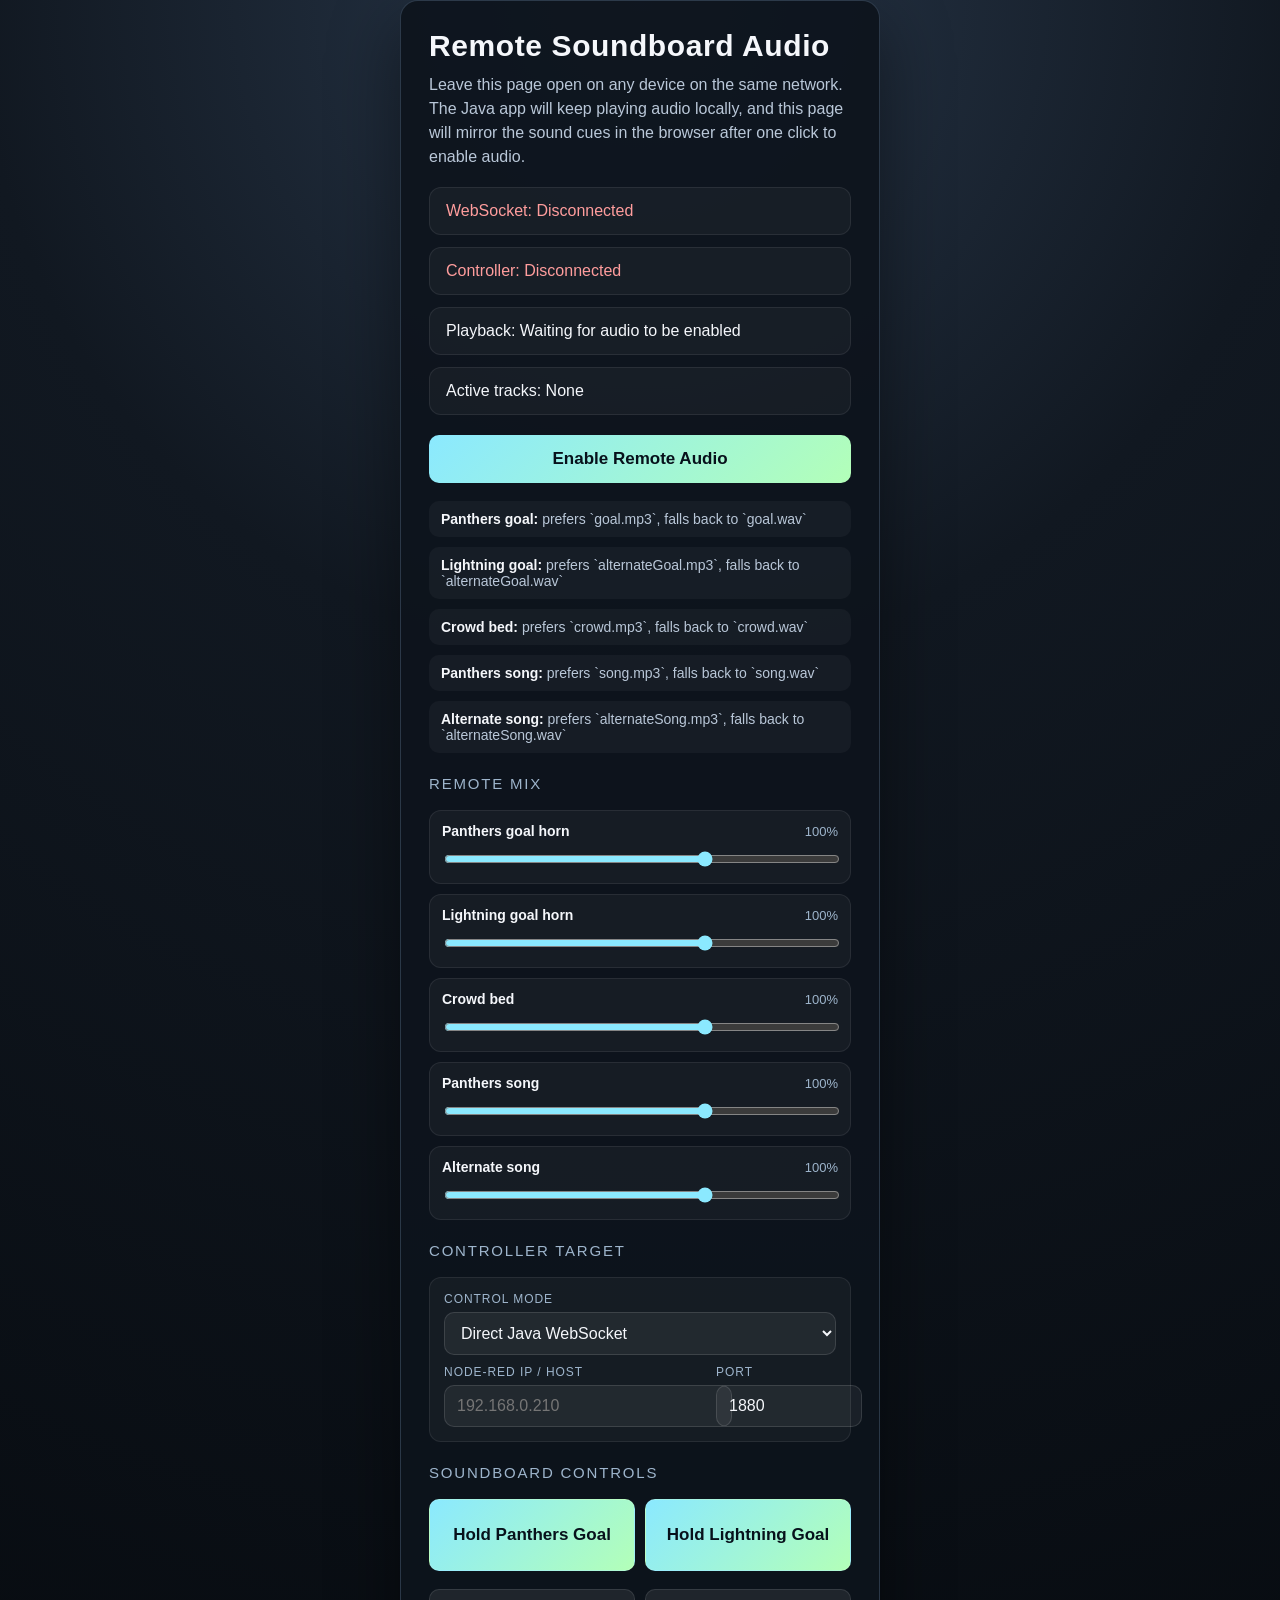
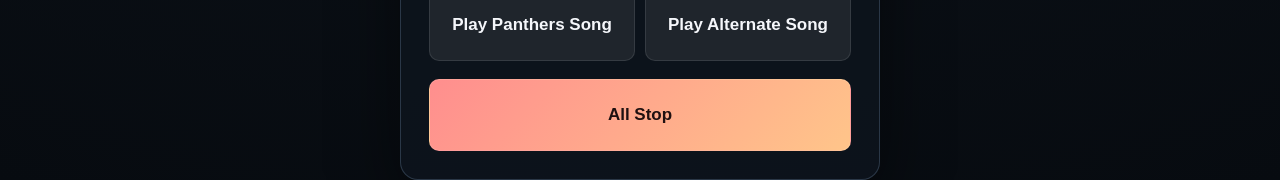
==== src/main/resources/public/audio/audio.html @ 57918b63 "BIG BIG BIG" ====
<!DOCTYPE html>
<html lang="en">
<head>
    <meta charset="UTF-8" />
    <meta name="viewport" content="width=device-width, initial-scale=1.0" />
    <title>Soundboard Remote Audio</title>
    <style>
        :root {
          color-scheme: dark;
        }

        body {
          margin: 0;
          min-height: 100vh;
          display: flex;
          align-items: center;
          justify-content: center;
          background:
            radial-gradient(circle at top, #28374a 0%, #111821 35%, #070b10 100%);
          color: #f5f7fb;
          font-family: "Segoe UI", Tahoma, Geneva, Verdana, sans-serif;
        }

        .panel {
          width: 480px;
          max-width: calc(100vw - 32px);
          background: rgba(14, 20, 29, 0.92);
          border: 1px solid rgba(130, 162, 199, 0.25);
          border-radius: 18px;
          padding: 28px;
          box-sizing: border-box;
          box-shadow: 0 24px 70px rgba(0, 0, 0, 0.45);
        }

        h1 {
          margin: 0 0 10px 0;
          font-size: 30px;
          letter-spacing: 0.02em;
        }

        p {
          margin: 0 0 18px 0;
          color: #b9c7d8;
          line-height: 1.5;
        }

        .status-box {
          margin-bottom: 12px;
          padding: 14px 16px;
          border-radius: 12px;
          background: rgba(255, 255, 255, 0.04);
          border: 1px solid rgba(255, 255, 255, 0.08);
          font-size: 16px;
          word-break: break-word;
        }

        .connected {
          color: #91f1af;
        }

        .disconnected {
          color: #ff9d9d;
        }

        button {
          width: 100%;
          padding: 14px 16px;
          font-size: 17px;
          font-weight: 600;
          border: 0;
          border-radius: 10px;
          cursor: pointer;
          margin-top: 8px;
          color: #07111b;
          background: linear-gradient(135deg, #8be9ff, #b3ffb8);
        }

        button:disabled {
          cursor: default;
          opacity: 0.8;
        }

        .tracks {
          margin-top: 18px;
          display: grid;
          gap: 10px;
        }

        .controller-config {
          margin-top: 18px;
          display: grid;
          gap: 10px;
          padding: 14px;
          border-radius: 12px;
          background: rgba(255, 255, 255, 0.04);
          border: 1px solid rgba(255, 255, 255, 0.08);
        }

        .config-row {
          display: grid;
          grid-template-columns: 1fr 120px;
          gap: 10px;
        }

        .field {
          display: flex;
          flex-direction: column;
          gap: 6px;
        }

        .field label {
          font-size: 12px;
          text-transform: uppercase;
          letter-spacing: 0.08em;
          color: #9eb5cc;
        }

        .field input,
        .field select {
          width: 100%;
          padding: 11px 12px;
          border-radius: 10px;
          border: 1px solid rgba(255, 255, 255, 0.12);
          background: rgba(255, 255, 255, 0.06);
          color: #f5f7fb;
          font: inherit;
        }

        .track {
          padding: 10px 12px;
          border-radius: 10px;
          background: rgba(255, 255, 255, 0.04);
          color: #b9c7d8;
          font-size: 14px;
        }

        .track strong {
          color: #f5f7fb;
        }

        .mix-grid {
          margin-top: 18px;
          display: grid;
          gap: 10px;
        }

        .mix-card {
          padding: 12px;
          border-radius: 12px;
          background: rgba(255, 255, 255, 0.04);
          border: 1px solid rgba(255, 255, 255, 0.08);
        }

        .mix-header {
          display: flex;
          justify-content: space-between;
          align-items: center;
          gap: 12px;
          margin-bottom: 10px;
        }

        .mix-label {
          font-size: 14px;
          color: #f5f7fb;
          font-weight: 600;
        }

        .mix-value {
          font-size: 13px;
          color: #9eb5cc;
          min-width: 48px;
          text-align: right;
        }

        .mix-slider {
          width: 100%;
          accent-color: #8be9ff;
          touch-action: pan-x;
        }

        .section-title {
          margin: 22px 0 10px;
          font-size: 15px;
          text-transform: uppercase;
          letter-spacing: 0.12em;
          color: #9eb5cc;
        }

        .control-grid {
          display: grid;
          grid-template-columns: repeat(2, minmax(0, 1fr));
          gap: 10px;
          margin-top: 10px;
        }

        .control-button {
          color: #f5f7fb;
          background: rgba(255, 255, 255, 0.08);
          border: 1px solid rgba(255, 255, 255, 0.1);
          min-height: 72px;
          line-height: 1.25;
          touch-action: manipulation;
          -webkit-user-select: none;
          user-select: none;
          -webkit-touch-callout: none;
        }

        .control-button.is-pressed {
          transform: translateY(1px) scale(0.99);
          filter: brightness(0.92);
          box-shadow: inset 0 0 0 999px rgba(0, 0, 0, 0.08);
        }

        .control-button.danger {
          background: linear-gradient(135deg, #ff8e8e, #ffc58a);
          color: #1f1010;
        }

        .control-button.accent {
          background: linear-gradient(135deg, #8be9ff, #b3ffb8);
          color: #07111b;
        }

        .full-width {
          grid-column: 1 / -1;
        }

        @media (max-width: 560px) {
          .config-row,
          .control-grid {
            grid-template-columns: 1fr;
          }
        }
    </style>
</head>
<body>
<div class="panel">
    <h1>Remote Soundboard Audio</h1>
    <p>
        Leave this page open on any device on the same network. The Java app will keep playing audio locally,
        and this page will mirror the sound cues in the browser after one click to enable audio.
    </p>

    <div id="connection-status" class="status-box disconnected">WebSocket: Connecting...</div>
    <div id="control-status" class="status-box disconnected">Controller: Connecting...</div>
    <div id="playback-status" class="status-box">Playback: Waiting for audio to be enabled</div>
    <div id="active-status" class="status-box">Active tracks: None</div>

    <button id="enable-audio">Enable Remote Audio</button>

    <div class="tracks">
        <div class="track"><strong>Panthers goal:</strong> prefers `goal.mp3`, falls back to `goal.wav`</div>
        <div class="track"><strong>Lightning goal:</strong> prefers `alternateGoal.mp3`, falls back to `alternateGoal.wav`</div>
        <div class="track"><strong>Crowd bed:</strong> prefers `crowd.mp3`, falls back to `crowd.wav`</div>
        <div class="track"><strong>Panthers song:</strong> prefers `song.mp3`, falls back to `song.wav`</div>
        <div class="track"><strong>Alternate song:</strong> prefers `alternateSong.mp3`, falls back to `alternateSong.wav`</div>
    </div>

    <div class="section-title">Remote Mix</div>
    <div class="mix-grid">
        <div class="mix-card">
            <div class="mix-header">
                <span class="mix-label">Panthers goal horn</span>
                <span class="mix-value" id="mix-panthersGoal-value">100%</span>
            </div>
            <input class="mix-slider" id="mix-panthersGoal" type="range" min="0" max="150" step="5" value="100">
        </div>
        <div class="mix-card">
            <div class="mix-header">
                <span class="mix-label">Lightning goal horn</span>
                <span class="mix-value" id="mix-lightningGoal-value">100%</span>
            </div>
            <input class="mix-slider" id="mix-lightningGoal" type="range" min="0" max="150" step="5" value="100">
        </div>
        <div class="mix-card">
            <div class="mix-header">
                <span class="mix-label">Crowd bed</span>
                <span class="mix-value" id="mix-crowd-value">100%</span>
            </div>
            <input class="mix-slider" id="mix-crowd" type="range" min="0" max="150" step="5" value="100">
        </div>
        <div class="mix-card">
            <div class="mix-header">
                <span class="mix-label">Panthers song</span>
                <span class="mix-value" id="mix-panthersSong-value">100%</span>
            </div>
            <input class="mix-slider" id="mix-panthersSong" type="range" min="0" max="150" step="5" value="100">
        </div>
        <div class="mix-card">
            <div class="mix-header">
                <span class="mix-label">Alternate song</span>
                <span class="mix-value" id="mix-alternateSong-value">100%</span>
            </div>
            <input class="mix-slider" id="mix-alternateSong" type="range" min="0" max="150" step="5" value="100">
        </div>
    </div>

    <div class="section-title">Controller Target</div>
    <div class="controller-config">
        <div class="field">
            <label for="controller-mode">Control Mode</label>
            <select id="controller-mode">
                <option value="websocket">Direct Java WebSocket</option>
                <option value="nodered">Node-RED HTTP</option>
            </select>
        </div>
        <div class="config-row">
            <div class="field">
                <label for="node-red-host">Node-RED IP / Host</label>
                <input id="node-red-host" type="text" placeholder="192.168.0.210">
            </div>
            <div class="field">
                <label for="node-red-port">Port</label>
                <input id="node-red-port" type="number" placeholder="1880" min="1" max="65535">
            </div>
        </div>
    </div>

    <div class="section-title">Soundboard Controls</div>
    <div class="control-grid">
        <button class="control-button accent" data-hold-command="goal_push_panthers" data-release-command="goal_release">Hold Panthers Goal</button>
        <button class="control-button accent" data-hold-command="goal_push_alternate" data-release-command="goal_release">Hold Lightning Goal</button>
        <button class="control-button" data-command="panther_song">Play Panthers Song</button>
        <button class="control-button" data-command="alternate_song">Play Alternate Song</button>
        <button class="control-button danger full-width" data-command="all_stop">All Stop</button>
    </div>

</div>

<script>
    const connectionStatusEl = document.getElementById('connection-status');
    const controlStatusEl = document.getElementById('control-status');
    const playbackStatusEl = document.getElementById('playback-status');
    const activeStatusEl = document.getElementById('active-status');
    const enableAudioButton = document.getElementById('enable-audio');
    const controllerModeInput = document.getElementById('controller-mode');
    const nodeRedHostInput = document.getElementById('node-red-host');
    const nodeRedPortInput = document.getElementById('node-red-port');
    const tapButtons = Array.from(document.querySelectorAll('[data-command]'));
    const holdButtons = Array.from(document.querySelectorAll('[data-hold-command]'));
    const heldPointers = new Map();
    const CONTROL_SETTINGS_KEY = 'soundboard-controller-settings';
    const MIX_SETTINGS_KEY = 'soundboard-mix-settings';
    const relayClientId = window.crypto?.randomUUID ? window.crypto.randomUUID() : `client-${Date.now()}-${Math.random().toString(16).slice(2)}`;

    const audioTracks = {
      panthersGoal: { label: 'Panthers goal horn', baseName: 'goal' },
      lightningGoal: { label: 'Lightning goal horn', baseName: 'alternateGoal' },
      crowd: { label: 'Crowd bed', baseName: 'crowd' },
      panthersSong: { label: 'Panthers song', baseName: 'song' },
      alternateSong: { label: 'Alternate song', baseName: 'alternateSong' }
    };
    const REMOTE_AUDIO_EXTENSIONS = ['mp3', 'm4a', 'ogg', 'wav'];
    const mixInputs = {
      panthersGoal: document.getElementById('mix-panthersGoal'),
      lightningGoal: document.getElementById('mix-lightningGoal'),
      crowd: document.getElementById('mix-crowd'),
      panthersSong: document.getElementById('mix-panthersSong'),
      alternateSong: document.getElementById('mix-alternateSong')
    };
    const mixValueEls = {
      panthersGoal: document.getElementById('mix-panthersGoal-value'),
      lightningGoal: document.getElementById('mix-lightningGoal-value'),
      crowd: document.getElementById('mix-crowd-value'),
      panthersSong: document.getElementById('mix-panthersSong-value'),
      alternateSong: document.getElementById('mix-alternateSong-value')
    };

    let audioEnabled = false;
    let audioContext = null;
    const activeTracks = new Set();
    const bufferCache = new Map();
    const activeNodes = new Map();

    function setConnectionStatus(text, connected) {
      connectionStatusEl.textContent = text;
      connectionStatusEl.classList.toggle('connected', connected);
      connectionStatusEl.classList.toggle('disconnected', !connected);
    }

    function setControlStatus(text, connected) {
      controlStatusEl.textContent = text;
      controlStatusEl.classList.toggle('connected', connected);
      controlStatusEl.classList.toggle('disconnected', !connected);
    }

    function loadControllerSettings() {
      const raw = localStorage.getItem(CONTROL_SETTINGS_KEY);
      if (!raw) {
        controllerModeInput.value = 'websocket';
        nodeRedHostInput.value = '';
        nodeRedPortInput.value = '1880';
        return;
      }

      try {
        const settings = JSON.parse(raw);
        controllerModeInput.value = settings.mode || 'websocket';
        nodeRedHostInput.value = settings.host || '';
        nodeRedPortInput.value = settings.port || '1880';
      } catch (err) {
        console.error('Could not load controller settings:', err);
        controllerModeInput.value = 'websocket';
        nodeRedHostInput.value = '';
        nodeRedPortInput.value = '1880';
      }
    }

    function saveControllerSettings() {
      localStorage.setItem(CONTROL_SETTINGS_KEY, JSON.stringify({
        mode: controllerModeInput.value,
        host: nodeRedHostInput.value.trim(),
        port: nodeRedPortInput.value.trim()
      }));
    }

    function getTrackVolume(key) {
      const slider = mixInputs[key];
      return slider ? Number(slider.value) / 100 : 1;
    }

    function updateMixValueLabels() {
      Object.keys(mixInputs).forEach((key) => {
        mixValueEls[key].textContent = `${mixInputs[key].value}%`;
      });
    }

    function saveMixSettings() {
      const mix = {};
      Object.keys(mixInputs).forEach((key) => {
        mix[key] = mixInputs[key].value;
      });
      localStorage.setItem(MIX_SETTINGS_KEY, JSON.stringify(mix));
    }

    function loadMixSettings() {
      const raw = localStorage.getItem(MIX_SETTINGS_KEY);
      if (!raw) {
        updateMixValueLabels();
        return;
      }

      try {
        const mix = JSON.parse(raw);
        Object.keys(mixInputs).forEach((key) => {
          if (mix[key] !== undefined) {
            mixInputs[key].value = mix[key];
          }
        });
      } catch (err) {
        console.error('Could not load mix settings:', err);
      }

      updateMixValueLabels();
    }

    function applyMixToActiveTrack(key) {
      const nodeState = activeNodes.get(key);
      if (!nodeState || !audioContext) {
        return;
      }

      const volume = getTrackVolume(key);
      nodeState.gainNode.gain.cancelScheduledValues(audioContext.currentTime);
      nodeState.gainNode.gain.setValueAtTime(volume, audioContext.currentTime);
    }

    function getNodeRedCommandUrl() {
      const host = nodeRedHostInput.value.trim();
      const port = nodeRedPortInput.value.trim() || '1880';
      if (!host) {
        return '';
      }
      return `http://${host}:${port}/soundboard/command`;
    }

    function refreshControllerStatus() {
      if (controllerModeInput.value === 'nodered') {
        const url = getNodeRedCommandUrl();
        if (!url) {
          setControlStatus('Controller: Enter Node-RED IP and port', false);
          return;
        }
        setControlStatus(`Controller: Node-RED ${url}`, true);
        return;
      }

      if (controlSock.readyState === WebSocket.OPEN) {
        setControlStatus(`Controller: Connected to ${controlSocketUrl}`, true);
      } else if (controlSock.readyState === WebSocket.CONNECTING) {
        setControlStatus('Controller: Connecting...', false);
      } else {
        setControlStatus('Controller: Disconnected', false);
      }
    }

    function setPlaybackStatus(text) {
      playbackStatusEl.textContent = text;
    }

    function refreshActiveStatus() {
      const labels = [...activeTracks]
        .map((key) => audioTracks[key].label)
        .join(', ');
      activeStatusEl.textContent = `Active tracks: ${labels || 'None'}`;
    }

    function clearTrackNode(key) {
      const nodeState = activeNodes.get(key);
      if (nodeState) {
        try {
          nodeState.source.onended = null;
          nodeState.source.stop();
        } catch (err) {
          console.debug(`Stop skipped for ${key}:`, err);
        }
        activeNodes.delete(key);
      }
      activeTracks.delete(key);
      refreshActiveStatus();
    }

    function stopTracks(keys) {
      keys.forEach((key) => clearTrackNode(key));
      if (activeTracks.size === 0) {
        setPlaybackStatus('Playback: Stopped');
      }
    }

    function getAudioContext() {
      const AudioContextCtor = window.AudioContext || window.webkitAudioContext;
      if (!AudioContextCtor) {
        throw new Error('This browser does not support Web Audio');
      }
      if (!audioContext) {
        audioContext = new AudioContextCtor();
      }
      return audioContext;
    }

    function getAudioSourceCandidates(track) {
      return REMOTE_AUDIO_EXTENSIONS.map((ext) => `/${track.baseName}.${ext}`);
    }

    async function fetchTrackArrayBuffer(track) {
      const candidates = getAudioSourceCandidates(track);

      for (const src of candidates) {
        try {
          const response = await fetch(src, { cache: 'force-cache' });
          if (!response.ok) {
            continue;
          }

          const arrayBuffer = await response.arrayBuffer();
          track.resolvedSrc = src;
          return arrayBuffer;
        } catch (err) {
          console.debug(`Remote audio fetch failed for ${src}:`, err);
        }
      }

      throw new Error(`Could not load any audio file for ${track.baseName}`);
    }

    async function fetchAndDecodeTrack(key) {
      if (bufferCache.has(key)) {
        return bufferCache.get(key);
      }

      const track = audioTracks[key];
      const arrayBuffer = await fetchTrackArrayBuffer(track);
      const context = getAudioContext();
      const decoded = await context.decodeAudioData(arrayBuffer.slice(0));
      bufferCache.set(key, decoded);
      return decoded;
    }

    async function enableAudio() {
      const context = getAudioContext();
      await context.resume();

      // A tiny silent buffer confirms the audio context is unlocked by the tap.
      const unlockBuffer = context.createBuffer(1, 1, context.sampleRate);
      const unlockSource = context.createBufferSource();
      unlockSource.buffer = unlockBuffer;
      unlockSource.connect(context.destination);
      unlockSource.start(0);
      unlockSource.stop(0);

      const trackKeys = Object.keys(audioTracks);
      for (const key of trackKeys) {
        setPlaybackStatus(`Playback: Loading ${audioTracks[key].label}`);
        await fetchAndDecodeTrack(key);
      }

      const sourceSummary = trackKeys
        .map((key) => `${audioTracks[key].label}: ${audioTracks[key].resolvedSrc || 'not loaded'}`)
        .join(' | ');
      console.log('Resolved remote audio sources:', sourceSummary);
    }

    async function playTrack(key, restart = true) {
      if (!audioEnabled) {
        setPlaybackStatus('Playback: Remote audio has not been enabled yet');
        return;
      }

      const context = getAudioContext();
      if (context.state !== 'running') {
        await context.resume();
      }

      const buffer = await fetchAndDecodeTrack(key);
      const track = audioTracks[key];

      if (restart || activeNodes.has(key)) {
        clearTrackNode(key);
      }

      try {
        const source = context.createBufferSource();
        const gainNode = context.createGain();
        source.buffer = buffer;
        source.connect(gainNode);
        gainNode.connect(context.destination);
        gainNode.gain.setValueAtTime(getTrackVolume(key), context.currentTime);

        source.onended = () => {
          if (activeNodes.get(key)?.source === source) {
            activeNodes.delete(key);
            activeTracks.delete(key);
            refreshActiveStatus();
            if (activeTracks.size === 0) {
              setPlaybackStatus('Playback: Stopped');
            }
          }
        };

        activeNodes.set(key, { source, gainNode });
        source.start(0);
        activeTracks.add(key);
        refreshActiveStatus();
        setPlaybackStatus(`Playback: ${track.label}`);
      } catch (err) {
        console.error(`Audio playback failed for ${track.label}:`, err);
        setPlaybackStatus(`Playback: Failed to start ${track.label}`);
      }
    }

    function fadeOutTracks(keys, durationMs = 2000) {
      if (!audioContext) {
        stopTracks(keys);
        return;
      }

      keys.forEach((key) => {
        const nodeState = activeNodes.get(key);
        if (!nodeState) {
          clearTrackNode(key);
          return;
        }

        const now = audioContext.currentTime;
        nodeState.gainNode.gain.cancelScheduledValues(now);
        nodeState.gainNode.gain.setValueAtTime(nodeState.gainNode.gain.value, now);
        nodeState.gainNode.gain.linearRampToValueAtTime(0.0001, now + durationMs / 1000);

        window.setTimeout(() => {
          if (activeNodes.get(key) === nodeState) {
            clearTrackNode(key);
            if (activeTracks.size === 0) {
              setPlaybackStatus('Playback: Stopped');
            }
          }
        }, durationMs + 50);
      });

      setPlaybackStatus('Playback: Fading out');
    }

    enableAudioButton.addEventListener('click', async () => {
      try {
        await enableAudio();
        audioEnabled = true;
        enableAudioButton.textContent = 'Remote Audio Enabled';
        enableAudioButton.disabled = true;
        setPlaybackStatus('Playback: Ready');
      } catch (err) {
        console.error('Could not enable audio:', err);
        setPlaybackStatus(`Playback: Enable failed (${err.message || 'unknown error'})`);
      }
    });

    const protocol = window.location.protocol === 'https:' ? 'wss:' : 'ws:';
    const listenerSocketUrl = `${protocol}//${window.location.hostname}:8080/client`;
    const controlSocketUrl = `${protocol}//${window.location.hostname}:8080/soundboard`;
    const sock = new WebSocket(listenerSocketUrl);
    const controlSock = new WebSocket(controlSocketUrl);

    sock.onopen = () => {
      setConnectionStatus(`WebSocket: Connected to ${listenerSocketUrl}`, true);
    };

    sock.onclose = () => {
      setConnectionStatus('WebSocket: Disconnected', false);
    };

    sock.onerror = (err) => {
      console.error('WebSocket error:', err);
      setConnectionStatus('WebSocket: Error', false);
    };

    controlSock.onopen = () => {
      refreshControllerStatus();
    };

    controlSock.onclose = () => {
      refreshControllerStatus();
    };

    controlSock.onerror = (err) => {
      console.error('Control WebSocket error:', err);
      if (controllerModeInput.value === 'websocket') {
        setControlStatus('Controller: Error', false);
      }
    };

    async function sendControlCommand(command) {
      if (controllerModeInput.value === 'nodered') {
        const url = getNodeRedCommandUrl();
        if (!url) {
          setControlStatus('Controller: Enter Node-RED IP and port', false);
          return false;
        }

        try {
          const response = await fetch(url, {
            method: 'POST',
            headers: {
              'Content-Type': 'application/json'
            },
            body: JSON.stringify({ command })
          });

          if (!response.ok) {
            throw new Error(`HTTP ${response.status}`);
          }

          setControlStatus(`Controller: Sent ${command} via Node-RED`, true);
          return true;
        } catch (err) {
          console.error('Node-RED command failed:', err);
          setControlStatus(`Controller: Node-RED failed (${err.message || 'request error'})`, false);
          return false;
        }
      }

      if (controlSock.readyState !== WebSocket.OPEN) {
        setControlStatus('Controller: Not connected', false);
        return false;
      }

      controlSock.send(command);
      setControlStatus(`Controller: Sent ${command}`, true);
      return true;
    }

    function relayPreviewToOtherBrowsers(command) {
      if (controllerModeInput.value !== 'nodered') {
        return;
      }

      if (sock.readyState !== WebSocket.OPEN) {
        return;
      }

      sock.send(`relay:${relayClientId}:${command}`);
    }

    async function prepareAudioContext() {
      if (!audioEnabled) {
        setPlaybackStatus('Playback: Enable remote audio first');
        return false;
      }

      try {
        const context = getAudioContext();
        if (context.state !== 'running') {
          await context.resume();
        }
      } catch (err) {
        console.error('Audio context resume failed:', err);
      }

      return true;
    }

    async function previewCommand(command) {
      switch (command) {
        case 'goal_push_panthers':
          await playTrack('crowd');
          await playTrack('panthersGoal');
          break;
        case 'goal_push_alternate':
          await playTrack('crowd');
          await playTrack('lightningGoal');
          break;
        case 'goal_release':
          fadeOutTracks(['panthersGoal', 'lightningGoal']);
          break;
        case 'panther_song':
          await playTrack('panthersSong');
          break;
        case 'alternate_song':
          await playTrack('alternateSong');
          break;
        case 'all_stop':
          fadeOutTracks(['panthersGoal', 'lightningGoal', 'crowd', 'panthersSong', 'alternateSong']);
          break;
        default:
          break;
      }
    }

    tapButtons.forEach((button) => {
      button.addEventListener('click', async () => {
        const ok = await prepareAudioContext();
        if (!ok) {
          return;
        }
        await previewCommand(button.dataset.command);
        relayPreviewToOtherBrowsers(button.dataset.command);
        await sendControlCommand(button.dataset.command);
      });
    });

    function releaseHeldButton(button, pointerId) {
      const held = heldPointers.get(pointerId);
      if (!held || held.button !== button) {
        return;
      }

      heldPointers.delete(pointerId);
      button.classList.remove('is-pressed');
      void previewCommand(button.dataset.releaseCommand);
      relayPreviewToOtherBrowsers(button.dataset.releaseCommand);
      void sendControlCommand(button.dataset.releaseCommand);
    }

    holdButtons.forEach((button) => {
      button.addEventListener('contextmenu', (event) => {
        event.preventDefault();
      });

      button.addEventListener('pointerdown', async (event) => {
        event.preventDefault();
        const ok = await prepareAudioContext();
        if (!ok) {
          return;
        }

        button.setPointerCapture(event.pointerId);
        button.classList.add('is-pressed');
        heldPointers.set(event.pointerId, { button });
        await previewCommand(button.dataset.holdCommand);
        relayPreviewToOtherBrowsers(button.dataset.holdCommand);
        await sendControlCommand(button.dataset.holdCommand);
      });

      button.addEventListener('pointerup', (event) => {
        releaseHeldButton(button, event.pointerId);
      });

      button.addEventListener('pointercancel', (event) => {
        releaseHeldButton(button, event.pointerId);
      });

      button.addEventListener('lostpointercapture', (event) => {
        releaseHeldButton(button, event.pointerId);
      });
    });

    [controllerModeInput, nodeRedHostInput, nodeRedPortInput].forEach((input) => {
      input.addEventListener('change', () => {
        saveControllerSettings();
        refreshControllerStatus();
      });
    });

    Object.keys(mixInputs).forEach((key) => {
      mixInputs[key].addEventListener('input', () => {
        updateMixValueLabels();
        applyMixToActiveTrack(key);
      });
      mixInputs[key].addEventListener('change', () => {
        updateMixValueLabels();
        applyMixToActiveTrack(key);
        saveMixSettings();
      });
    });

    loadControllerSettings();
    loadMixSettings();
    refreshControllerStatus();

    sock.onmessage = async (event) => {
      const msg = event.data;
      console.log('WebSocket message:', msg);

      if (typeof msg === 'string' && msg.startsWith('relay:')) {
        const parts = msg.split(':');
        if (parts.length >= 3) {
          const senderId = parts[1];
          const command = parts.slice(2).join(':');

          if (senderId !== relayClientId) {
            await previewCommand(command);
          }
        }
        return;
      }

      switch (msg) {
        case 'spressed':
        case 'play_panthers_goal':
          await playTrack('panthersGoal');
          break;
        case 'lpressed':
        case 'play_lightning_goal':
          await playTrack('lightningGoal');
          break;
        case 'play_crowd_audio':
          await playTrack('crowd');
          break;
        case 'play_panthers_song':
          await playTrack('panthersSong');
          break;
        case 'play_alternate_song':
          await playTrack('alternateSong');
          break;
        case 'fade_goal_audio':
          fadeOutTracks(['panthersGoal', 'lightningGoal']);
          break;
        case 'all_stop':
        case 'fade_out_audio':
          fadeOutTracks(['panthersGoal', 'lightningGoal', 'crowd', 'panthersSong', 'alternateSong']);
          break;
        case 'stop_audio':
          fadeOutTracks(['panthersGoal', 'lightningGoal', 'crowd', 'panthersSong', 'alternateSong']);
          break;
        default:
          console.log('Unhandled message:', msg);
      }
    };
</script>
</body>
</html>
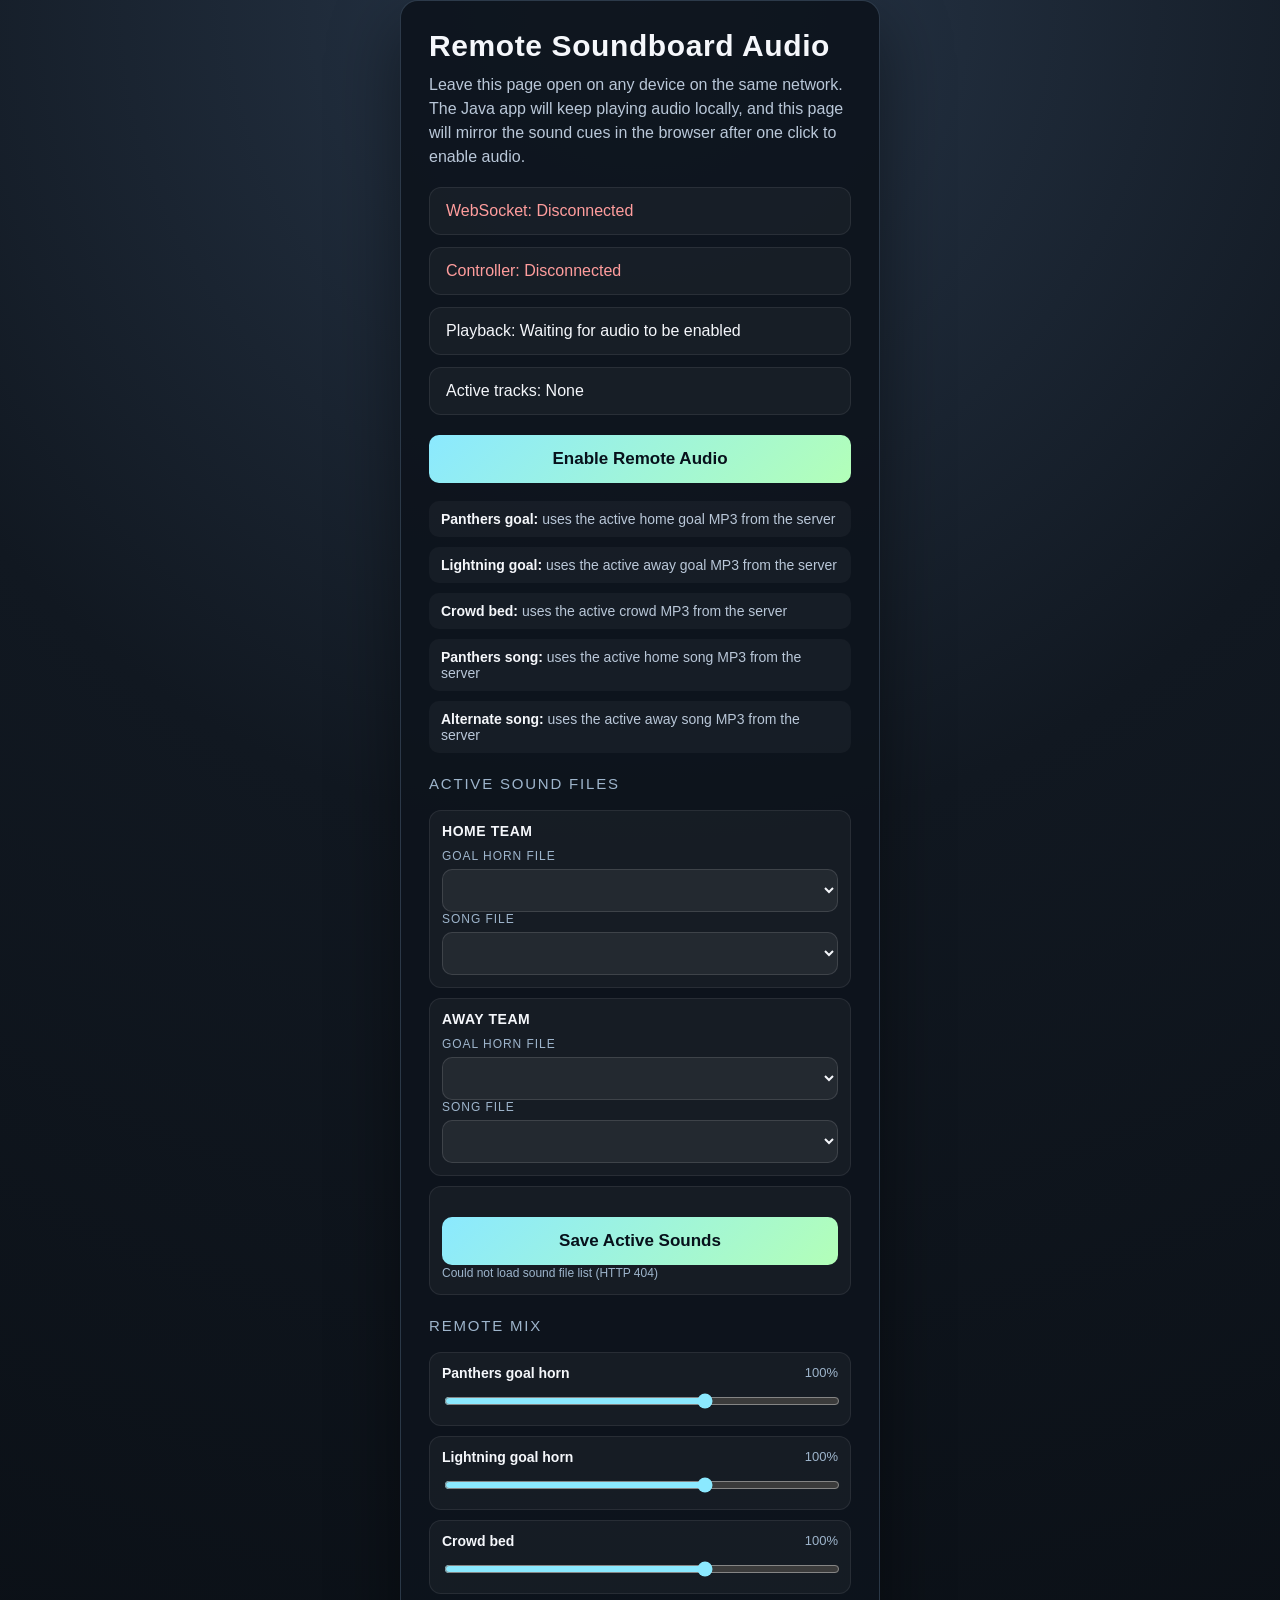
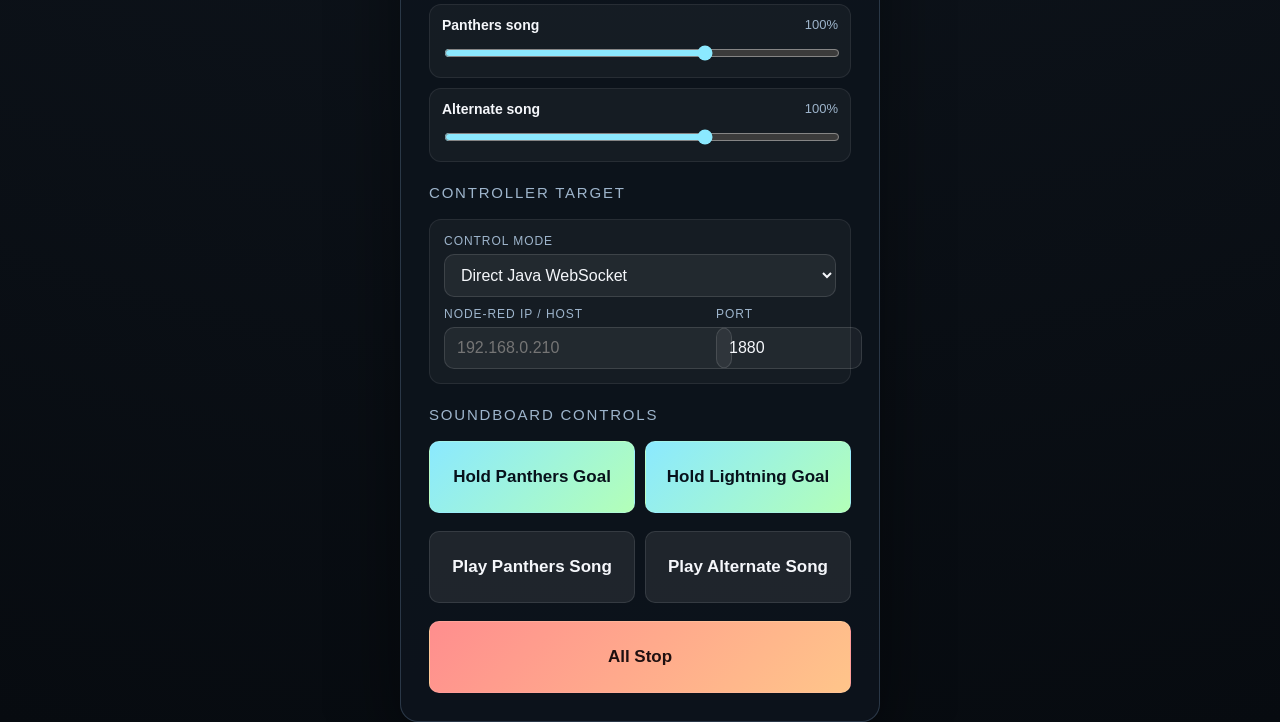
==== commit 13ca1853: "BIG BIG BIG BIG" ====
--- a/src/main/resources/public/audio/audio.html
+++ b/src/main/resources/public/audio/audio.html
@@ -178,6 +178,40 @@
           touch-action: pan-x;
         }
 
+        .selection-grid {
+          margin-top: 18px;
+          display: grid;
+          gap: 10px;
+        }
+
+        .selection-card {
+          padding: 12px;
+          border-radius: 12px;
+          background: rgba(255, 255, 255, 0.04);
+          border: 1px solid rgba(255, 255, 255, 0.08);
+        }
+
+        .selection-card h3 {
+          margin: 0 0 10px 0;
+          font-size: 14px;
+          color: #f5f7fb;
+          letter-spacing: 0.04em;
+          text-transform: uppercase;
+        }
+
+        .selection-actions {
+          display: flex;
+          gap: 10px;
+          align-items: center;
+          margin-top: 10px;
+        }
+
+        .selection-note {
+          font-size: 12px;
+          color: #9eb5cc;
+          line-height: 1.4;
+        }
+
         .section-title {
           margin: 22px 0 10px;
           font-size: 15px;
@@ -249,11 +283,43 @@
     <button id="enable-audio">Enable Remote Audio</button>
 
     <div class="tracks">
-        <div class="track"><strong>Panthers goal:</strong> prefers `goal.mp3`, falls back to `goal.wav`</div>
-        <div class="track"><strong>Lightning goal:</strong> prefers `alternateGoal.mp3`, falls back to `alternateGoal.wav`</div>
-        <div class="track"><strong>Crowd bed:</strong> prefers `crowd.mp3`, falls back to `crowd.wav`</div>
-        <div class="track"><strong>Panthers song:</strong> prefers `song.mp3`, falls back to `song.wav`</div>
-        <div class="track"><strong>Alternate song:</strong> prefers `alternateSong.mp3`, falls back to `alternateSong.wav`</div>
+        <div class="track"><strong>Panthers goal:</strong> uses the active home goal MP3 from the server</div>
+        <div class="track"><strong>Lightning goal:</strong> uses the active away goal MP3 from the server</div>
+        <div class="track"><strong>Crowd bed:</strong> uses the active crowd MP3 from the server</div>
+        <div class="track"><strong>Panthers song:</strong> uses the active home song MP3 from the server</div>
+        <div class="track"><strong>Alternate song:</strong> uses the active away song MP3 from the server</div>
+    </div>
+
+    <div class="section-title">Active Sound Files</div>
+    <div class="selection-grid">
+        <div class="selection-card">
+            <h3>Home Team</h3>
+            <div class="field">
+                <label for="home-goal-file">Goal horn file</label>
+                <select id="home-goal-file"></select>
+            </div>
+            <div class="field">
+                <label for="home-song-file">Song file</label>
+                <select id="home-song-file"></select>
+            </div>
+        </div>
+        <div class="selection-card">
+            <h3>Away Team</h3>
+            <div class="field">
+                <label for="away-goal-file">Goal horn file</label>
+                <select id="away-goal-file"></select>
+            </div>
+            <div class="field">
+                <label for="away-song-file">Song file</label>
+                <select id="away-song-file"></select>
+            </div>
+        </div>
+        <div class="selection-card">
+            <div class="selection-actions">
+                <button id="save-sound-selection" type="button">Save Active Sounds</button>
+            </div>
+            <div id="sound-selection-status" class="selection-note">Pick the active WAV files for local playback. Browsers will use matching MP3 files with the same base name.</div>
+        </div>
     </div>
 
     <div class="section-title">Remote Mix</div>
@@ -333,6 +399,12 @@
     const playbackStatusEl = document.getElementById('playback-status');
     const activeStatusEl = document.getElementById('active-status');
     const enableAudioButton = document.getElementById('enable-audio');
+    const homeGoalFileInput = document.getElementById('home-goal-file');
+    const homeSongFileInput = document.getElementById('home-song-file');
+    const awayGoalFileInput = document.getElementById('away-goal-file');
+    const awaySongFileInput = document.getElementById('away-song-file');
+    const saveSoundSelectionButton = document.getElementById('save-sound-selection');
+    const soundSelectionStatusEl = document.getElementById('sound-selection-status');
     const controllerModeInput = document.getElementById('controller-mode');
     const nodeRedHostInput = document.getElementById('node-red-host');
     const nodeRedPortInput = document.getElementById('node-red-port');
@@ -344,13 +416,18 @@
     const relayClientId = window.crypto?.randomUUID ? window.crypto.randomUUID() : `client-${Date.now()}-${Math.random().toString(16).slice(2)}`;
 
     const audioTracks = {
-      panthersGoal: { label: 'Panthers goal horn', baseName: 'goal' },
-      lightningGoal: { label: 'Lightning goal horn', baseName: 'alternateGoal' },
-      crowd: { label: 'Crowd bed', baseName: 'crowd' },
-      panthersSong: { label: 'Panthers song', baseName: 'song' },
-      alternateSong: { label: 'Alternate song', baseName: 'alternateSong' }
+      panthersGoal: { label: 'Panthers goal horn', src: '/audio/remote/homeGoal' },
+      lightningGoal: { label: 'Lightning goal horn', src: '/audio/remote/awayGoal' },
+      crowd: { label: 'Crowd bed', src: '/audio/remote/crowd' },
+      panthersSong: { label: 'Panthers song', src: '/audio/remote/homeSong' },
+      alternateSong: { label: 'Alternate song', src: '/audio/remote/awaySong' }
     };
-    const REMOTE_AUDIO_EXTENSIONS = ['mp3', 'm4a', 'ogg', 'wav'];
+    const selectionInputs = {
+      homeGoal: homeGoalFileInput,
+      homeSong: homeSongFileInput,
+      awayGoal: awayGoalFileInput,
+      awaySong: awaySongFileInput
+    };
     const mixInputs = {
       panthersGoal: document.getElementById('mix-panthersGoal'),
       lightningGoal: document.getElementById('mix-lightningGoal'),
@@ -371,6 +448,7 @@
     const activeTracks = new Set();
     const bufferCache = new Map();
     const activeNodes = new Map();
+    let availableSoundFiles = [];
 
     function setConnectionStatus(text, connected) {
       connectionStatusEl.textContent = text;
@@ -414,6 +492,36 @@
       }));
     }
 
+    function setSoundSelectionStatus(text) {
+      soundSelectionStatusEl.textContent = text;
+    }
+
+    function populateSelectionInput(selectEl, selectedValue) {
+      const options = availableSoundFiles
+        .map((fileName) => `<option value="${fileName}">${fileName}</option>`)
+        .join('');
+      selectEl.innerHTML = options;
+      if (selectedValue && availableSoundFiles.includes(selectedValue)) {
+        selectEl.value = selectedValue;
+      }
+    }
+
+    function applySelectionToInputs(selection) {
+      Object.keys(selectionInputs).forEach((role) => {
+        populateSelectionInput(selectionInputs[role], selection[role]);
+      });
+    }
+
+    function clearTrackCacheForSelectionChange() {
+      ['panthersGoal', 'panthersSong', 'lightningGoal', 'alternateSong'].forEach((key) => {
+        bufferCache.delete(key);
+        const track = audioTracks[key];
+        if (track) {
+          delete track.resolvedSrc;
+        }
+      });
+    }
+
     function getTrackVolume(key) {
       const slider = mixInputs[key];
       return slider ? Number(slider.value) / 100 : 1;
@@ -538,29 +646,21 @@
       return audioContext;
     }
 
-    function getAudioSourceCandidates(track) {
-      return REMOTE_AUDIO_EXTENSIONS.map((ext) => `/${track.baseName}.${ext}`);
-    }
-
     async function fetchTrackArrayBuffer(track) {
-      const candidates = getAudioSourceCandidates(track);
-
-      for (const src of candidates) {
-        try {
-          const response = await fetch(src, { cache: 'force-cache' });
-          if (!response.ok) {
-            continue;
-          }
-
-          const arrayBuffer = await response.arrayBuffer();
-          track.resolvedSrc = src;
-          return arrayBuffer;
-        } catch (err) {
-          console.debug(`Remote audio fetch failed for ${src}:`, err);
-        }
-      }
-
-      throw new Error(`Could not load any audio file for ${track.baseName}`);
+      try {
+        const response = await fetch(track.src, { cache: 'no-store' });
+        if (!response.ok) {
+          throw new Error(`HTTP ${response.status}`);
+        }
+
+        const arrayBuffer = await response.arrayBuffer();
+        track.resolvedSrc = track.src;
+        return arrayBuffer;
+      } catch (err) {
+        console.debug(`Remote audio fetch failed for ${track.src}:`, err);
+      }
+
+      throw new Error(`Could not load active audio for ${track.label}`);
     }
 
     async function fetchAndDecodeTrack(key) {
@@ -614,7 +714,12 @@
       const buffer = await fetchAndDecodeTrack(key);
       const track = audioTracks[key];
 
-      if (restart || activeNodes.has(key)) {
+      if (!restart && activeNodes.has(key)) {
+        setPlaybackStatus(`Playback: ${track.label}`);
+        return;
+      }
+
+      if (activeNodes.has(key)) {
         clearTrackNode(key);
       }
 
@@ -679,6 +784,59 @@
       setPlaybackStatus('Playback: Fading out');
     }
 
+    async function loadSoundSelectionConfig() {
+      try {
+        const response = await fetch('/api/audio/files', { cache: 'no-store' });
+        if (!response.ok) {
+          throw new Error(`HTTP ${response.status}`);
+        }
+
+        const data = await response.json();
+        availableSoundFiles = Array.isArray(data.files) ? data.files : [];
+        applySelectionToInputs(data.selection || {});
+        setSoundSelectionStatus(`Loaded ${availableSoundFiles.length} selectable files from the server.`);
+      } catch (err) {
+        console.error('Could not load sound selections:', err);
+        setSoundSelectionStatus(`Could not load sound file list (${err.message || 'request error'})`);
+      }
+    }
+
+    async function saveSoundSelectionConfig() {
+      const payload = {
+        homeGoal: homeGoalFileInput.value,
+        homeSong: homeSongFileInput.value,
+        awayGoal: awayGoalFileInput.value,
+        awaySong: awaySongFileInput.value
+      };
+
+      try {
+        saveSoundSelectionButton.disabled = true;
+        setSoundSelectionStatus('Saving active sound files...');
+
+        const response = await fetch('/api/audio/selection', {
+          method: 'POST',
+          headers: {
+            'Content-Type': 'application/json'
+          },
+          body: JSON.stringify(payload)
+        });
+
+        const data = await response.json();
+        if (!response.ok) {
+          throw new Error(data.error || `HTTP ${response.status}`);
+        }
+
+        applySelectionToInputs(data.selection || payload);
+        clearTrackCacheForSelectionChange();
+        setSoundSelectionStatus('Active sound files saved. The next trigger will use the new files.');
+      } catch (err) {
+        console.error('Could not save sound selections:', err);
+        setSoundSelectionStatus(`Could not save active sound files (${err.message || 'request error'})`);
+      } finally {
+        saveSoundSelectionButton.disabled = false;
+      }
+    }
+
     enableAudioButton.addEventListener('click', async () => {
       try {
         await enableAudio();
@@ -692,6 +850,10 @@
       }
     });
 
+    saveSoundSelectionButton.addEventListener('click', () => {
+      void saveSoundSelectionConfig();
+    });
+
     const protocol = window.location.protocol === 'https:' ? 'wss:' : 'ws:';
     const listenerSocketUrl = `${protocol}//${window.location.hostname}:8080/client`;
     const controlSocketUrl = `${protocol}//${window.location.hostname}:8080/soundboard`;
@@ -799,15 +961,15 @@
     async function previewCommand(command) {
       switch (command) {
         case 'goal_push_panthers':
-          await playTrack('crowd');
+          await playTrack('crowd', false);
           await playTrack('panthersGoal');
           break;
         case 'goal_push_alternate':
-          await playTrack('crowd');
+          await playTrack('crowd', false);
           await playTrack('lightningGoal');
           break;
         case 'goal_release':
-          fadeOutTracks(['panthersGoal', 'lightningGoal']);
+          fadeOutTracks(['panthersGoal', 'lightningGoal'], 1200);
           break;
         case 'panther_song':
           await playTrack('panthersSong');
@@ -903,6 +1065,7 @@
     loadControllerSettings();
     loadMixSettings();
     refreshControllerStatus();
+    void loadSoundSelectionConfig();
 
     sock.onmessage = async (event) => {
       const msg = event.data;
